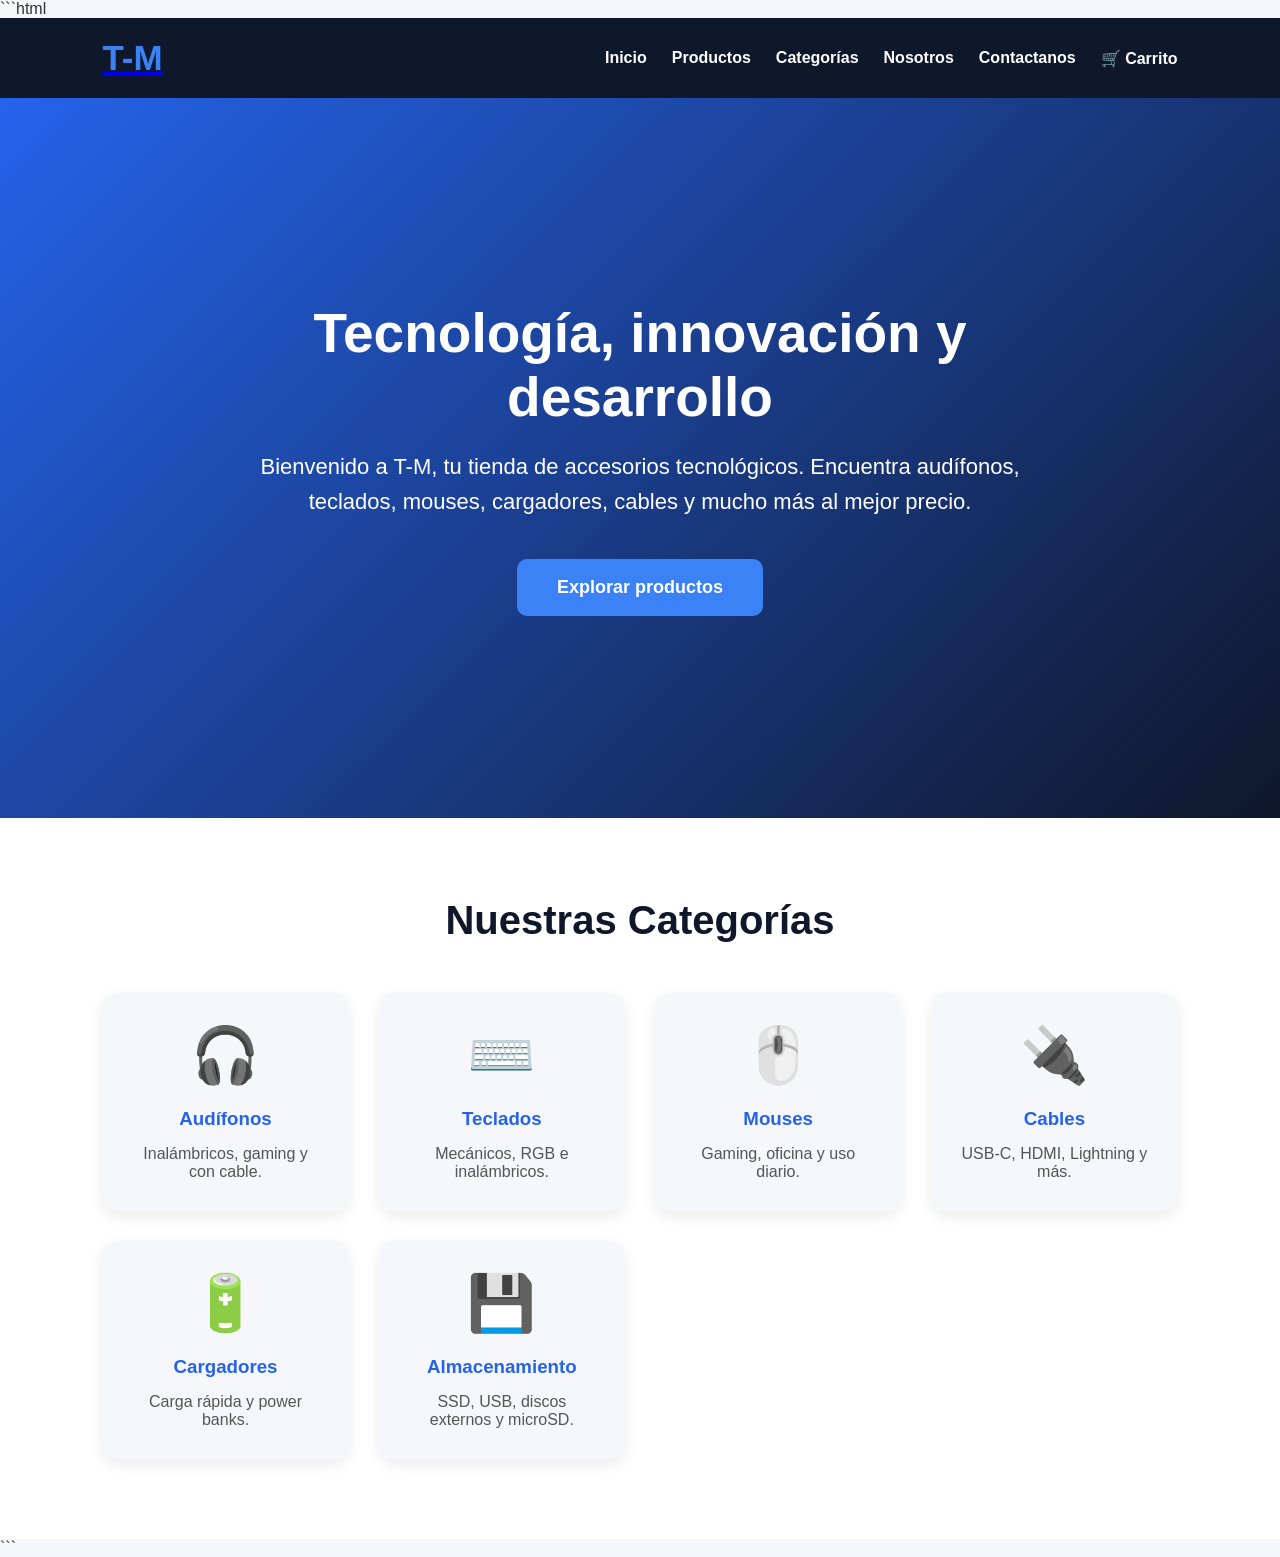
==== index.html @ 4640053d "Update index.html" ====
```html
<!DOCTYPE html>
<html lang="es">

<head>

    <meta charset="UTF-8">

    <meta name="viewport" content="width=device-width, initial-scale=1.0">

    <meta name="description"
        content="T-M - Tienda online de accesorios tecnológicos. Audífonos, teclados, mouses, cables, cargadores y mucho más.">

    <meta name="keywords"
        content="tecnología, accesorios, audífonos, teclados, mouses, cables, cargadores">

    <meta name="author" content="T-M">

    <title>T-M | Tecnología, innovación y desarrollo</title>

    <link rel="stylesheet" href="css/estilos.css">

</head>


<body>


    <!-- ================= HEADER ================= -->

    <header>

        <div class="logo">

            <a href="index.html">
                <h1>T-M</h1>
            </a>

        </div>


        <nav>

            <ul>

                <li><a href="index.html">Inicio</a></li>

                <li><a href="productos.html">Productos</a></li>

                <li><a href="#categorias">Categorías</a></li>

                <li><a href="nosotros.html">Nosotros</a></li>

                <li><a href="Contactanos.html">Contactanos</a></li>

                <li><a href="carrito.html">🛒 Carrito</a></li>

            </ul>

        </nav>

    </header>



    <!-- ================= HERO ================= -->


    <section class="hero">


        <div class="hero-text">


            <h2>
                Tecnología, innovación y desarrollo
            </h2>


            <p>
                Bienvenido a T-M, tu tienda de accesorios tecnológicos.
                Encuentra audífonos, teclados, mouses, cargadores,
                cables y mucho más al mejor precio.
            </p>



            <a href="productos.html" class="btn">
                Explorar productos
            </a>



        </div>


    </section>




    <!-- ================= CATEGORÍAS ================= -->


    <section id="categorias" class="categorias">


        <h2>
            Nuestras Categorías
        </h2>



        <div class="contenedor-categorias">



            <div class="categoria">

                <div class="icono">
                    🎧
                </div>

                <h3>
                    Audífonos
                </h3>

                <p>
                    Inalámbricos, gaming y con cable.
                </p>

            </div>





            <div class="categoria">

                <div class="icono">
                    ⌨️
                </div>

                <h3>
                    Teclados
                </h3>

                <p>
                    Mecánicos, RGB e inalámbricos.
                </p>

            </div>





            <div class="categoria">

                <div class="icono">
                    🖱️
                </div>

                <h3>
                    Mouses
                </h3>

                <p>
                    Gaming, oficina y uso diario.
                </p>

            </div>





            <div class="categoria">

                <div class="icono">
                    🔌
                </div>

                <h3>
                    Cables
                </h3>

                <p>
                    USB-C, HDMI, Lightning y más.
                </p>

            </div>





            <div class="categoria">

                <div class="icono">
                    🔋
                </div>

                <h3>
                    Cargadores
                </h3>

                <p>
                    Carga rápida y power banks.
                </p>

            </div>





            <div class="categoria">

                <div class="icono">
                    💾
                </div>

                <h3>
                    Almacenamiento
                </h3>

                <p>
                    SSD, USB, discos externos y microSD.
                </p>

            </div>



        </div>


    </section>





    <!-- ================= JAVASCRIPT ================= -->


    <script src="js/app.js"></script>


</body>


</html>
```
---- css/estilos.css ----
/* =====================================
            T-M
   Hoja principal de estilos
===================================== */

*{
    margin:0;
    padding:0;
    box-sizing:border-box;
    font-family:Arial, Helvetica, sans-serif;
}

html{
    scroll-behavior:smooth;
}

body{
    background:#f5f7fa;
    color:#333;
}

/* ================= HEADER ================= */

header{

    position:sticky;

    top:0;

    z-index:1000;

    background:#0f172a;

    color:white;

    display:flex;

    justify-content:space-between;

    align-items:center;

    padding:20px 8%;

}

.logo h1{

    color:#3b82f6;

    font-size:35px;

}

nav ul{

    display:flex;

    list-style:none;

}

nav li{

    margin-left:25px;

}

nav a{

    color:white;

    text-decoration:none;

    font-weight:bold;

    transition:.3s;

}

nav a:hover{

    color:#3b82f6;

}

/* ================= HERO ================= */

.hero{

    height:80vh;

    display:flex;

    justify-content:center;

    align-items:center;

    text-align:center;

    background:linear-gradient(135deg,#2563eb,#0f172a);

    color:white;

    padding:40px;

}

.hero-text{

    max-width:800px;

}

.hero h2{

    font-size:55px;

    margin-bottom:20px;

}

.hero p{

    font-size:22px;

    line-height:35px;

    margin-bottom:40px;

}

.btn{

    display:inline-block;

    padding:18px 40px;

    background:#3b82f6;

    color:white;

    text-decoration:none;

    border-radius:10px;

    font-size:18px;

    font-weight:bold;

    transition:.3s;

}

.btn:hover{

    background:#2563eb;

    transform:scale(1.05);

}

/* ================= CATEGORÍAS ================= */

.categorias{

    padding:80px 8%;

    background:white;

}

.categorias h2{

    text-align:center;

    font-size:40px;

    margin-bottom:50px;

    color:#0f172a;

}

.contenedor-categorias{

    display:grid;

    grid-template-columns:repeat(auto-fit,minmax(220px,1fr));

    gap:30px;

}

.categoria{

    background:#f5f7fa;

    padding:30px;

    border-radius:15px;

    text-align:center;

    transition:.3s;

    box-shadow:0 5px 15px rgba(0,0,0,.08);

}

.categoria:hover{

    transform:translateY(-8px);

}

.icono{

    font-size:55px;

    margin-bottom:20px;

}

.categoria h3{

    color:#2563eb;

    margin-bottom:15px;

}

.categoria p{

    color:#555;

}
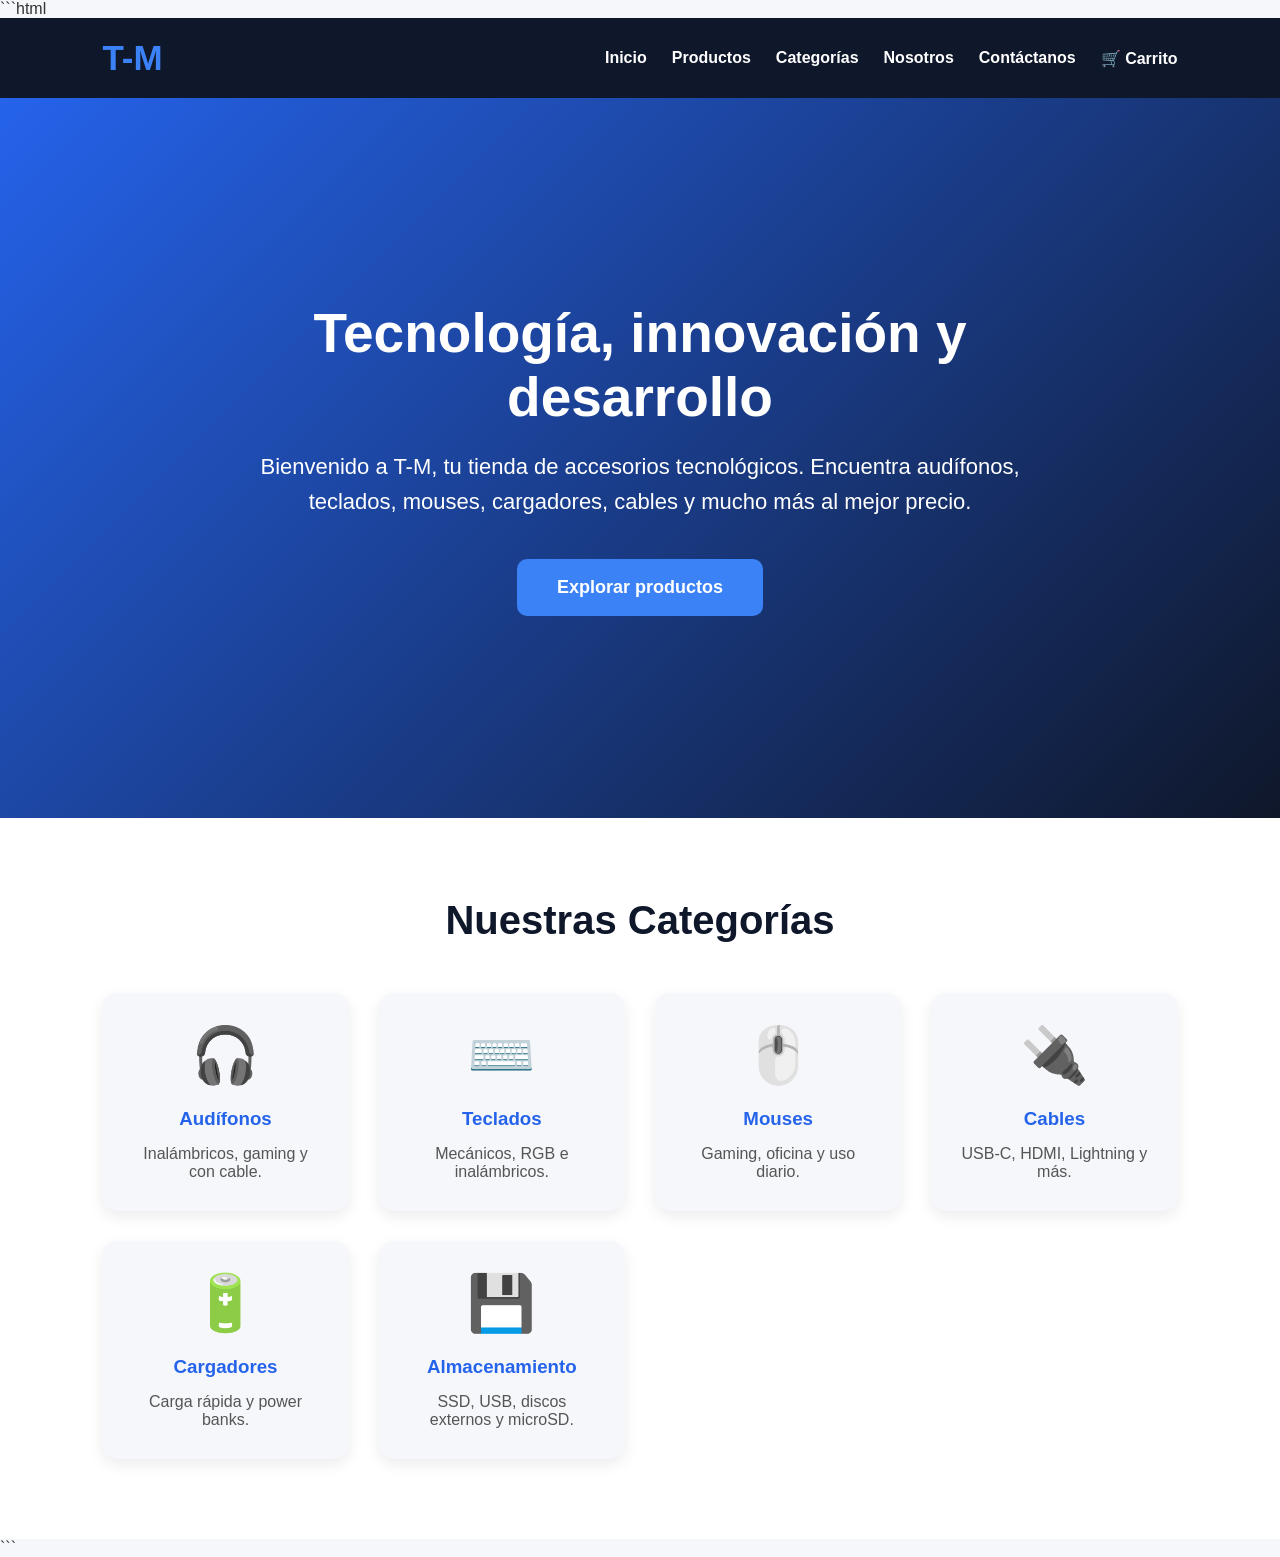
==== commit 5f9353dd: "Update index.html" ====
--- a/index.html
+++ b/index.html
@@ -51,7 +51,7 @@
 
                 <li><a href="nosotros.html">Nosotros</a></li>
 
-                <li><a href="Contactanos.html">Contactanos</a></li>
+                <li><a href="contacto.html">Contáctanos</a></li>
 
                 <li><a href="carrito.html">🛒 Carrito</a></li>
 
--- a/css/estilos.css
+++ b/css/estilos.css
@@ -234,3 +234,53 @@
     color:#555;
 
 }
+
+/* =========================
+   LOGO
+========================= */
+
+.logo a{
+
+    text-decoration:none;
+
+    color:inherit;
+
+}
+
+/* =========================
+   CONTACTO
+========================= */
+
+.contacto-persona{
+
+    margin:20px 0;
+
+}
+
+.contacto-persona h4{
+
+    font-size:24px;
+
+    margin-bottom:10px;
+
+}
+
+.contacto-persona a{
+
+    color:white;
+
+    text-decoration:none;
+
+    font-size:20px;
+
+    font-weight:bold;
+
+    transition:.3s;
+
+}
+
+.contacto-persona a:hover{
+
+    color:#93c5fd;
+
+}
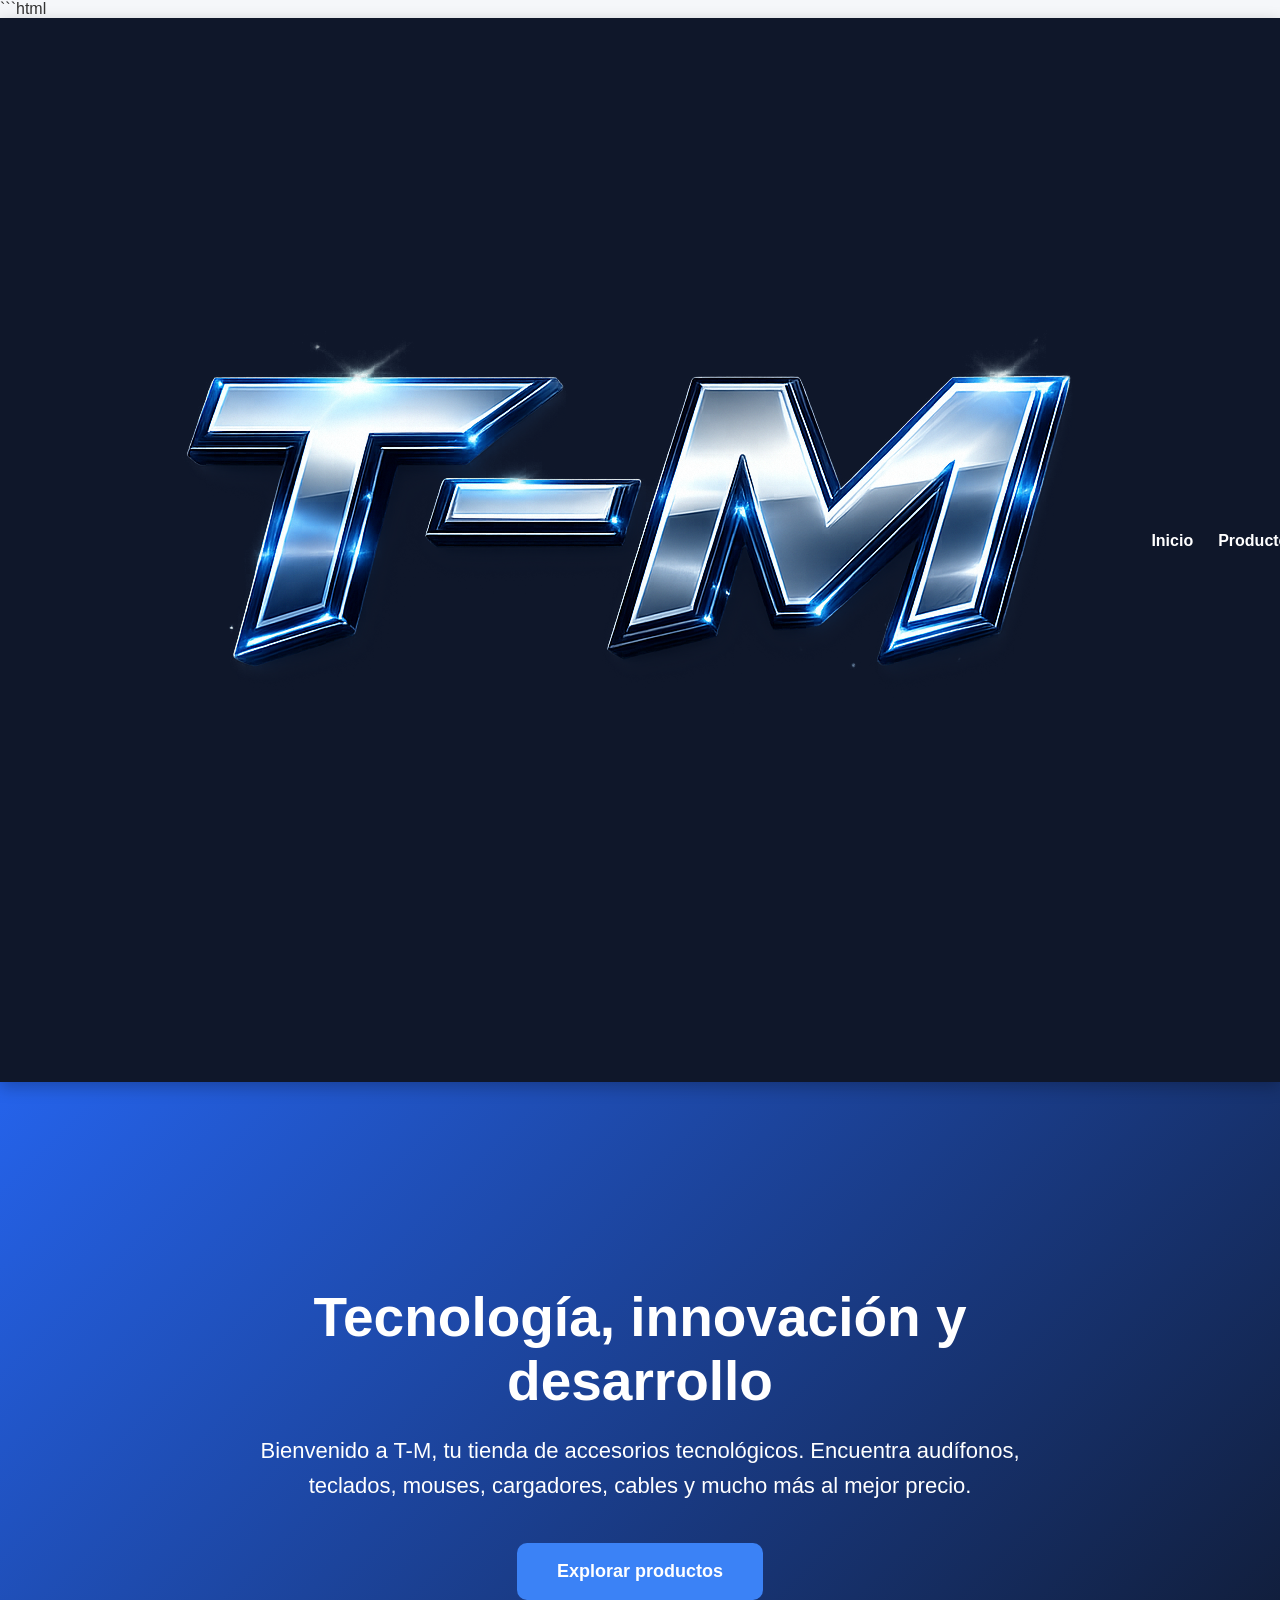
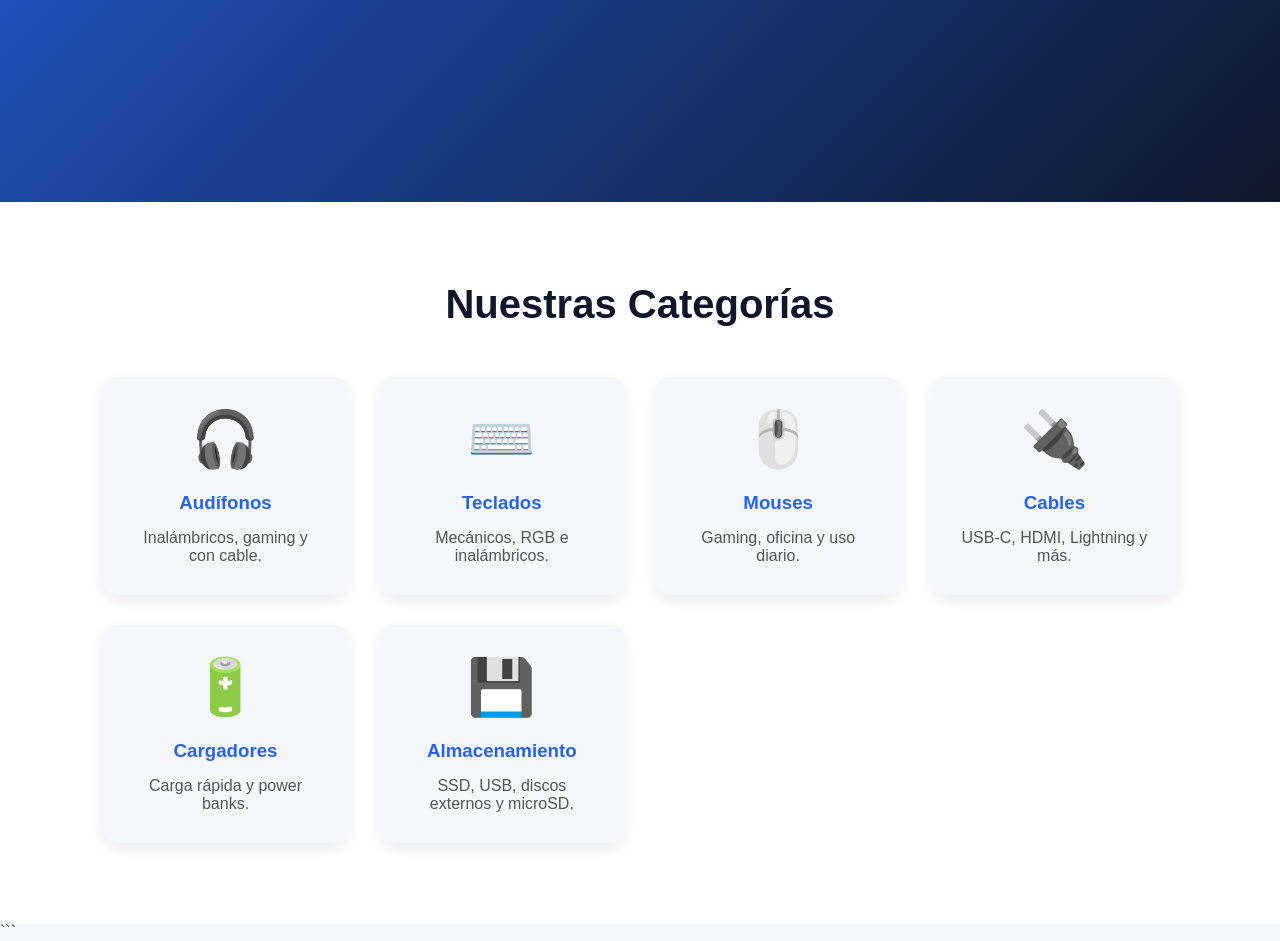
==== commit d7e9c24a: "Update index.html" ====
--- a/index.html
+++ b/index.html
@@ -31,12 +31,10 @@
     <header>
 
         <div class="logo">
-
-            <a href="index.html">
-                <h1>T-M</h1>
-            </a>
-
-        </div>
+    <a href="index.html">
+        <img src="img/logo.png" alt="Logo T-M">
+    </a>
+</div>
 
 
         <nav>
--- a/css/estilos.css
+++ b/css/estilos.css
@@ -41,77 +41,221 @@
 
     padding:20px 8%;
 
+    box-shadow:0 5px 15px rgba(0,0,0,.25);
+
+}
+
+/* ================= LOGO ================= */
+
+.logo a{
+
+    text-decoration:none;
+
+    color:inherit;
+
 }
 
 .logo h1{
 
+    font-size:42px;
+
+    font-weight:900;
+
+    color:#4da3ff;
+
+    letter-spacing:3px;
+
+    text-transform:uppercase;
+
+    text-shadow:
+        0 1px 0 #2d6ec7,
+        0 2px 0 #2d6ec7,
+        0 3px 0 #245da8,
+        0 4px 0 #1c4c89,
+        0 5px 12px rgba(0,0,0,.45);
+
+    transition:.35s;
+
+}
+
+.logo h1:hover{
+
+    transform:translateY(-4px) scale(1.08);
+
+    text-shadow:
+        0 2px 0 #2d6ec7,
+        0 4px 0 #245da8,
+        0 6px 15px rgba(0,0,0,.6);
+
+}
+
+/* ================= MENU ================= */
+
+nav ul{
+
+    display:flex;
+
+    list-style:none;
+
+}
+
+nav li{
+
+    margin-left:25px;
+
+}
+
+nav a{
+
+    color:white;
+
+    text-decoration:none;
+
+    font-weight:bold;
+
+    transition:.3s;
+
+}
+
+nav a:hover{
+
     color:#3b82f6;
 
-    font-size:35px;
-
-}
-
-nav ul{
+}
+
+/* ================= HERO ================= */
+
+.hero{
+
+    height:80vh;
 
     display:flex;
 
-    list-style:none;
-
-}
-
-nav li{
-
-    margin-left:25px;
-
-}
-
-nav a{
+    justify-content:center;
+
+    align-items:center;
+
+    text-align:center;
+
+    background:linear-gradient(135deg,#2563eb,#0f172a);
+
+    color:white;
+
+    padding:40px;
+
+}
+
+.hero-text{
+
+    max-width:800px;
+
+}
+
+.hero h2{
+
+    font-size:55px;
+
+    margin-bottom:20px;
+
+}
+
+.hero p{
+
+    font-size:22px;
+
+    line-height:35px;
+
+    margin-bottom:40px;
+
+}
+
+.btn{
+
+    display:inline-block;
+
+    padding:18px 40px;
+
+    background:#3b82f6;
 
     color:white;
 
     text-decoration:none;
 
+    border-radius:10px;
+
+    font-size:18px;
+
     font-weight:bold;
 
     transition:.3s;
 
 }
 
-nav a:hover{
-
-    color:#3b82f6;
-
-}
-
-/* ================= HERO ================= */
-
-.hero{
-
-    height:80vh;
-
-    display:flex;
-
-    justify-content:center;
-
-    align-items:center;
+.btn:hover{
+
+    background:#2563eb;
+
+    transform:scale(1.05);
+
+}
+
+/* ================= CATEGORÍAS ================= */
+
+.categorias{
+
+    padding:80px 8%;
+
+    background:white;
+
+}
+
+.categorias h2{
 
     text-align:center;
 
-    background:linear-gradient(135deg,#2563eb,#0f172a);
-
-    color:white;
-
-    padding:40px;
-
-}
-
-.hero-text{
-
-    max-width:800px;
-
-}
-
-.hero h2{
+    font-size:40px;
+
+    margin-bottom:50px;
+
+    color:#0f172a;
+
+}
+
+.contenedor-categorias{
+
+    display:grid;
+
+    grid-template-columns:repeat(auto-fit,minmax(220px,1fr));
+
+    gap:30px;
+
+}
+
+.categoria{
+
+    background:#f5f7fa;
+
+    padding:30px;
+
+    border-radius:15px;
+
+    text-align:center;
+
+    transition:.3s;
+
+    box-shadow:0 5px 15px rgba(0,0,0,.08);
+
+}
+
+.categoria:hover{
+
+    transform:translateY(-8px);
+
+    box-shadow:0 15px 30px rgba(0,0,0,.15);
+
+}
+
+.icono{
 
     font-size:55px;
 
@@ -119,31 +263,43 @@
 
 }
 
-.hero p{
-
-    font-size:22px;
-
-    line-height:35px;
-
-    margin-bottom:40px;
-
-}
-
-.btn{
-
-    display:inline-block;
-
-    padding:18px 40px;
-
-    background:#3b82f6;
+.categoria h3{
+
+    color:#2563eb;
+
+    margin-bottom:15px;
+
+}
+
+.categoria p{
+
+    color:#555;
+
+}
+
+/* ================= CONTACTO ================= */
+
+.contacto-persona{
+
+    margin:20px 0;
+
+}
+
+.contacto-persona h4{
+
+    font-size:24px;
+
+    margin-bottom:10px;
+
+}
+
+.contacto-persona a{
 
     color:white;
 
     text-decoration:none;
 
-    border-radius:10px;
-
-    font-size:18px;
+    font-size:20px;
 
     font-weight:bold;
 
@@ -151,134 +307,6 @@
 
 }
 
-.btn:hover{
-
-    background:#2563eb;
-
-    transform:scale(1.05);
-
-}
-
-/* ================= CATEGORÍAS ================= */
-
-.categorias{
-
-    padding:80px 8%;
-
-    background:white;
-
-}
-
-.categorias h2{
-
-    text-align:center;
-
-    font-size:40px;
-
-    margin-bottom:50px;
-
-    color:#0f172a;
-
-}
-
-.contenedor-categorias{
-
-    display:grid;
-
-    grid-template-columns:repeat(auto-fit,minmax(220px,1fr));
-
-    gap:30px;
-
-}
-
-.categoria{
-
-    background:#f5f7fa;
-
-    padding:30px;
-
-    border-radius:15px;
-
-    text-align:center;
-
-    transition:.3s;
-
-    box-shadow:0 5px 15px rgba(0,0,0,.08);
-
-}
-
-.categoria:hover{
-
-    transform:translateY(-8px);
-
-}
-
-.icono{
-
-    font-size:55px;
-
-    margin-bottom:20px;
-
-}
-
-.categoria h3{
-
-    color:#2563eb;
-
-    margin-bottom:15px;
-
-}
-
-.categoria p{
-
-    color:#555;
-
-}
-
-/* =========================
-   LOGO
-========================= */
-
-.logo a{
-
-    text-decoration:none;
-
-    color:inherit;
-
-}
-
-/* =========================
-   CONTACTO
-========================= */
-
-.contacto-persona{
-
-    margin:20px 0;
-
-}
-
-.contacto-persona h4{
-
-    font-size:24px;
-
-    margin-bottom:10px;
-
-}
-
-.contacto-persona a{
-
-    color:white;
-
-    text-decoration:none;
-
-    font-size:20px;
-
-    font-weight:bold;
-
-    transition:.3s;
-
-}
-
 .contacto-persona a:hover{
 
     color:#93c5fd;
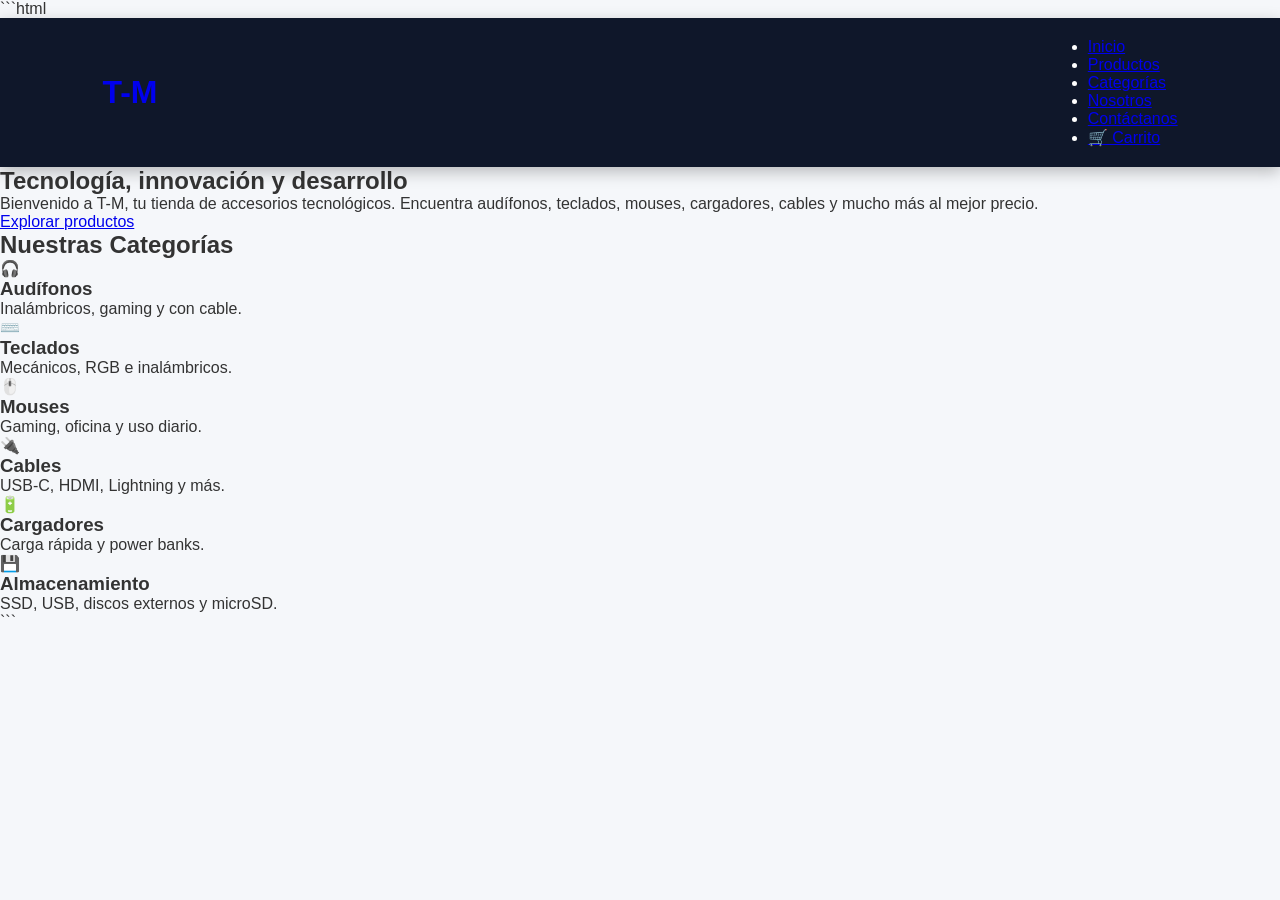
==== commit cc53bb02: "Update index.html" ====
--- a/index.html
+++ b/index.html
@@ -32,7 +32,7 @@
 
         <div class="logo">
     <a href="index.html">
-        <img src="img/logo.png" alt="Logo T-M">
+        <h1>T-M</h1>
     </a>
 </div>
 
--- a/css/estilos.css
+++ b/css/estilos.css
@@ -48,110 +48,168 @@
 /* ================= LOGO ================= */
 
 .logo a{
-
     text-decoration:none;
-
-    color:inherit;
-
-}
-
-.logo h1{
-
-    font-size:42px;
-
-    font-weight:900;
-
-    color:#4da3ff;
-
-    letter-spacing:3px;
-
-    text-transform:uppercase;
-
-    text-shadow:
-        0 1px 0 #2d6ec7,
-        0 2px 0 #2d6ec7,
-        0 3px 0 #245da8,
-        0 4px 0 #1c4c89,
-        0 5px 12px rgba(0,0,0,.45);
-
-    transition:.35s;
-
-}
-
-.logo h1:hover{
-
-    transform:translateY(-4px) scale(1.08);
-
-    text-shadow:
-        0 2px 0 #2d6ec7,
-        0 4px 0 #245da8,
-        0 6px 15px rgba(0,0,0,.6);
-
-}
-
-/* ================= MENU ================= */
-
-nav ul{
-
-    display:flex;
-
-    list-style:none;
-
-}
-
-nav li{
-
-    margin-left:25px;
-
-}
-
-nav a{
+    display:flex;
+    align-items:center;
+.logo{
+
+    display:flex;
+    align-items:center;
+
+}
+
+.logo{
+
+    display:flex;
+    align-items:center;
+
+}
+
+.logo img{
+
+    width:170px;
+    height:auto;
+    display:block;
+
+}
+            
+.logo img:hover{
+    transform:scale(1.08);
+}
+
+/* ================= HERO ================= */
+
+.hero{
+
+    height:80vh;
+
+    display:flex;
+
+    justify-content:center;
+
+    align-items:center;
+
+    text-align:center;
+
+    background:linear-gradient(135deg,#2563eb,#0f172a);
+
+    color:white;
+
+    padding:40px;
+
+}
+
+.hero-text{
+
+    max-width:800px;
+
+}
+
+.hero h2{
+
+    font-size:55px;
+
+    margin-bottom:20px;
+
+}
+
+.hero p{
+
+    font-size:22px;
+
+    line-height:35px;
+
+    margin-bottom:40px;
+
+}
+
+.btn{
+
+    display:inline-block;
+
+    padding:18px 40px;
+
+    background:#3b82f6;
 
     color:white;
 
     text-decoration:none;
 
+    border-radius:10px;
+
+    font-size:18px;
+
     font-weight:bold;
 
     transition:.3s;
 
 }
 
-nav a:hover{
-
-    color:#3b82f6;
-
-}
-
-/* ================= HERO ================= */
-
-.hero{
-
-    height:80vh;
-
-    display:flex;
-
-    justify-content:center;
-
-    align-items:center;
+.btn:hover{
+
+    background:#2563eb;
+
+    transform:scale(1.05);
+
+}
+
+/* ================= CATEGORÍAS ================= */
+
+.categorias{
+
+    padding:80px 8%;
+
+    background:white;
+
+}
+
+.categorias h2{
 
     text-align:center;
 
-    background:linear-gradient(135deg,#2563eb,#0f172a);
-
-    color:white;
-
-    padding:40px;
-
-}
-
-.hero-text{
-
-    max-width:800px;
-
-}
-
-.hero h2{
+    font-size:40px;
+
+    margin-bottom:50px;
+
+    color:#0f172a;
+
+}
+
+.contenedor-categorias{
+
+    display:grid;
+
+    grid-template-columns:repeat(auto-fit,minmax(220px,1fr));
+
+    gap:30px;
+
+}
+
+.categoria{
+
+    background:#f5f7fa;
+
+    padding:30px;
+
+    border-radius:15px;
+
+    text-align:center;
+
+    transition:.3s;
+
+    box-shadow:0 5px 15px rgba(0,0,0,.08);
+
+}
+
+.categoria:hover{
+
+    transform:translateY(-8px);
+
+    box-shadow:0 15px 30px rgba(0,0,0,.15);
+
+}
+
+.icono{
 
     font-size:55px;
 
@@ -159,31 +217,43 @@
 
 }
 
-.hero p{
-
-    font-size:22px;
-
-    line-height:35px;
-
-    margin-bottom:40px;
-
-}
-
-.btn{
-
-    display:inline-block;
-
-    padding:18px 40px;
-
-    background:#3b82f6;
+.categoria h3{
+
+    color:#2563eb;
+
+    margin-bottom:15px;
+
+}
+
+.categoria p{
+
+    color:#555;
+
+}
+
+/* ================= CONTACTO ================= */
+
+.contacto-persona{
+
+    margin:20px 0;
+
+}
+
+.contacto-persona h4{
+
+    font-size:24px;
+
+    margin-bottom:10px;
+
+}
+
+.contacto-persona a{
 
     color:white;
 
     text-decoration:none;
 
-    border-radius:10px;
-
-    font-size:18px;
+    font-size:20px;
 
     font-weight:bold;
 
@@ -191,122 +261,6 @@
 
 }
 
-.btn:hover{
-
-    background:#2563eb;
-
-    transform:scale(1.05);
-
-}
-
-/* ================= CATEGORÍAS ================= */
-
-.categorias{
-
-    padding:80px 8%;
-
-    background:white;
-
-}
-
-.categorias h2{
-
-    text-align:center;
-
-    font-size:40px;
-
-    margin-bottom:50px;
-
-    color:#0f172a;
-
-}
-
-.contenedor-categorias{
-
-    display:grid;
-
-    grid-template-columns:repeat(auto-fit,minmax(220px,1fr));
-
-    gap:30px;
-
-}
-
-.categoria{
-
-    background:#f5f7fa;
-
-    padding:30px;
-
-    border-radius:15px;
-
-    text-align:center;
-
-    transition:.3s;
-
-    box-shadow:0 5px 15px rgba(0,0,0,.08);
-
-}
-
-.categoria:hover{
-
-    transform:translateY(-8px);
-
-    box-shadow:0 15px 30px rgba(0,0,0,.15);
-
-}
-
-.icono{
-
-    font-size:55px;
-
-    margin-bottom:20px;
-
-}
-
-.categoria h3{
-
-    color:#2563eb;
-
-    margin-bottom:15px;
-
-}
-
-.categoria p{
-
-    color:#555;
-
-}
-
-/* ================= CONTACTO ================= */
-
-.contacto-persona{
-
-    margin:20px 0;
-
-}
-
-.contacto-persona h4{
-
-    font-size:24px;
-
-    margin-bottom:10px;
-
-}
-
-.contacto-persona a{
-
-    color:white;
-
-    text-decoration:none;
-
-    font-size:20px;
-
-    font-weight:bold;
-
-    transition:.3s;
-
-}
-
 .contacto-persona a:hover{
 
     color:#93c5fd;
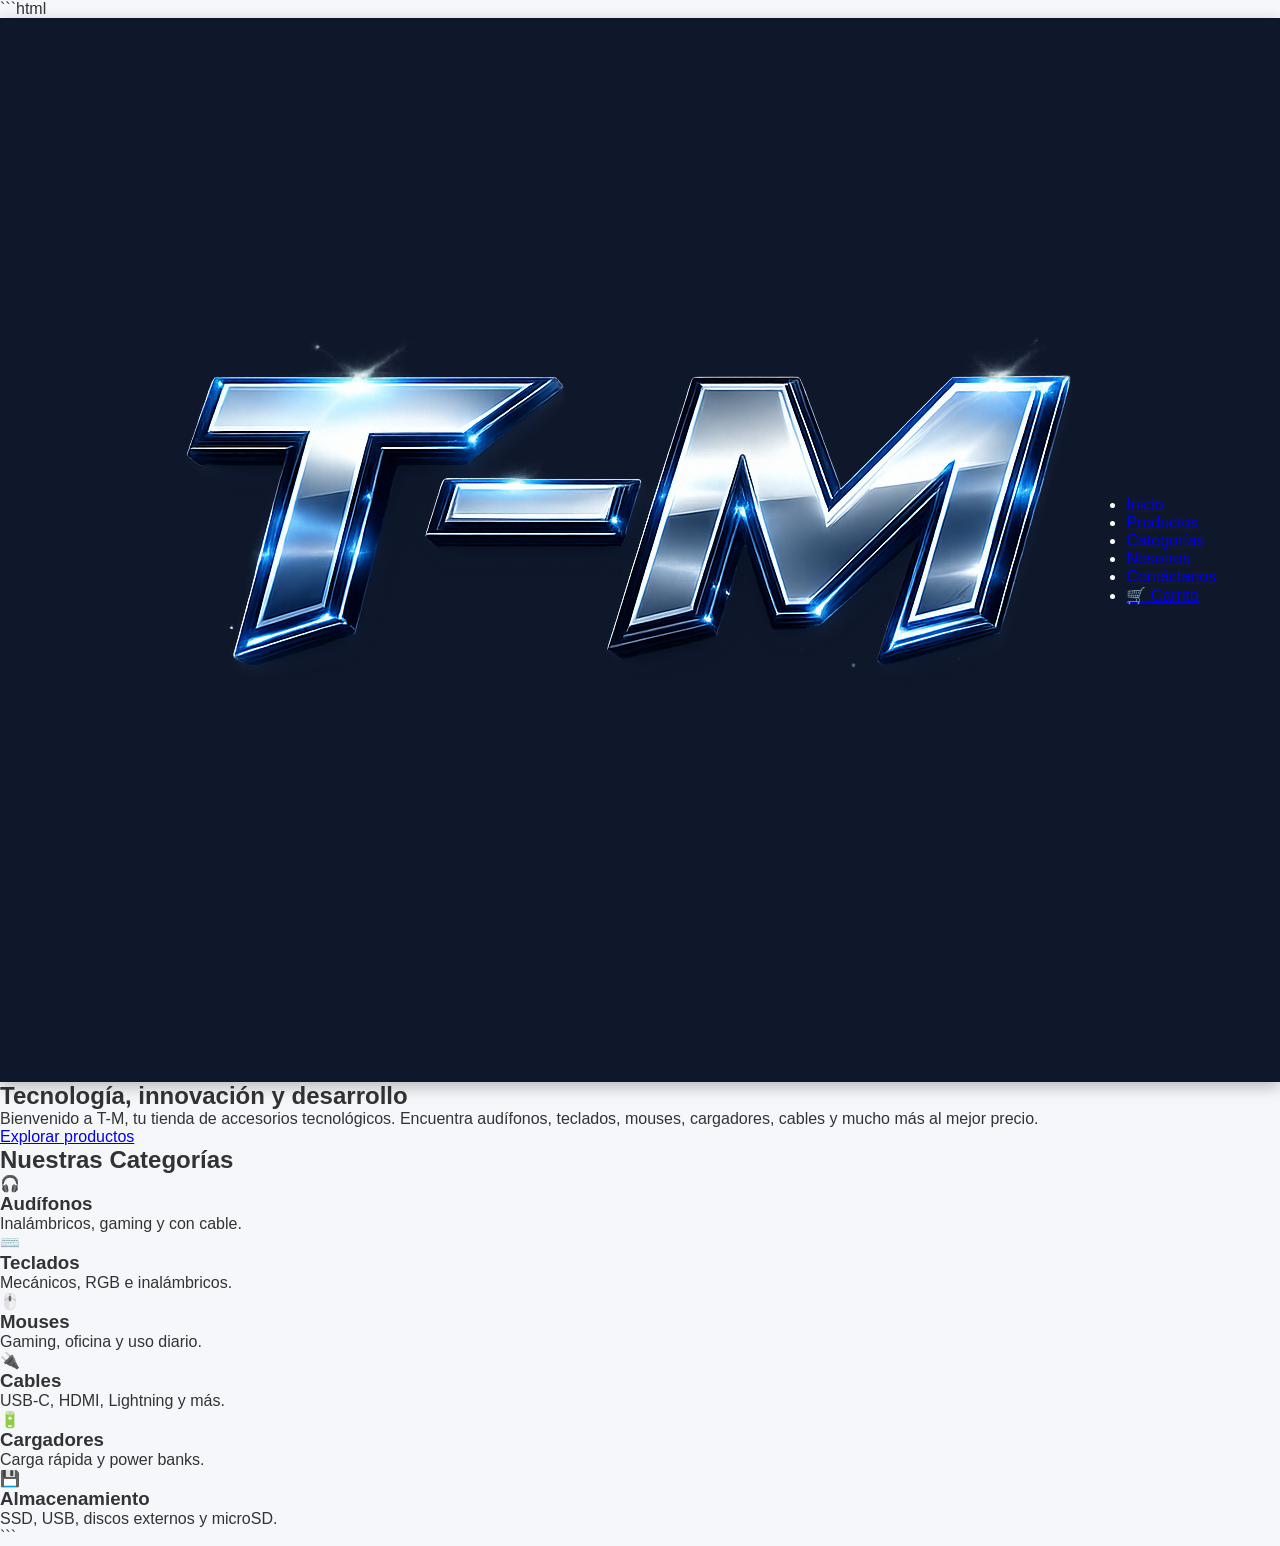
==== commit 7969389a: "Update index.html" ====
--- a/index.html
+++ b/index.html
@@ -32,7 +32,7 @@
 
         <div class="logo">
     <a href="index.html">
-        <h1>T-M</h1>
+        <img src="img/logo.png" alt="Logo T-M">
     </a>
 </div>
 
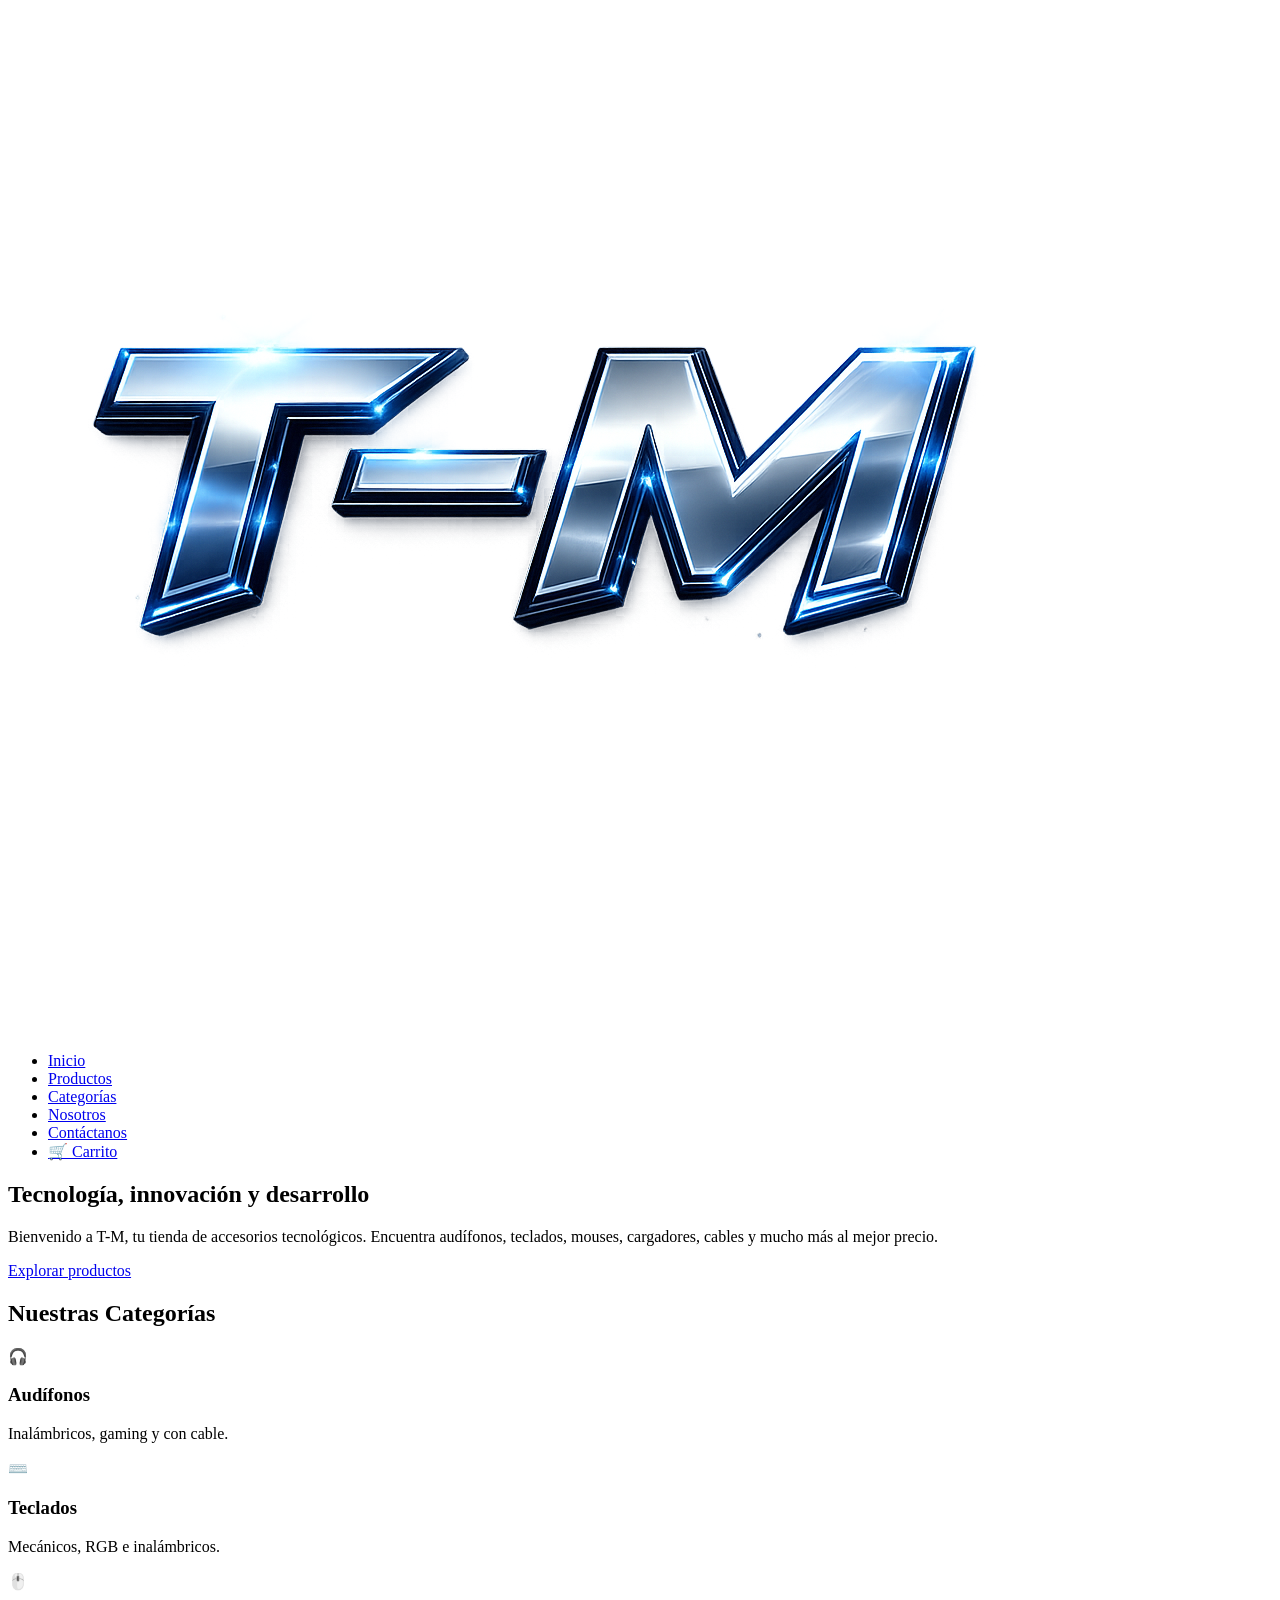
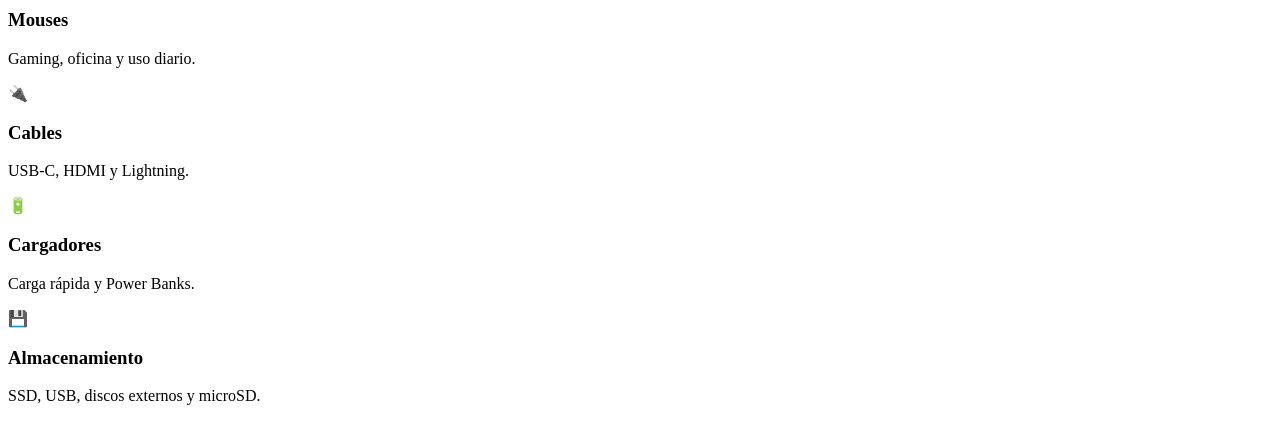
==== commit 662cb9e2: "Update index.html" ====
--- a/index.html
+++ b/index.html
@@ -1,41 +1,40 @@
-```html
 <!DOCTYPE html>
 <html lang="es">
 
 <head>
 
     <meta charset="UTF-8">
-
     <meta name="viewport" content="width=device-width, initial-scale=1.0">
 
     <meta name="description"
         content="T-M - Tienda online de accesorios tecnológicos. Audífonos, teclados, mouses, cables, cargadores y mucho más.">
 
     <meta name="keywords"
-        content="tecnología, accesorios, audífonos, teclados, mouses, cables, cargadores">
+        content="tecnología, accesorios, audífonos, teclados, mouses, teclados gaming">
 
     <meta name="author" content="T-M">
 
     <title>T-M | Tecnología, innovación y desarrollo</title>
 
-    <link rel="stylesheet" href="css/estilos.css">
+    <link rel="stylesheet" href="CSS/estilos.css">
 
 </head>
 
-
 <body>
-
 
     <!-- ================= HEADER ================= -->
 
     <header>
 
         <div class="logo">
-    <a href="index.html">
-        <img src="img/logo.png" alt="Logo T-M">
-    </a>
-</div>
 
+            <a href="index.html">
+
+                <img src="img/logo.png" alt="Logo T-M">
+
+            </a>
+
+        </div>
 
         <nav>
 
@@ -59,195 +58,108 @@
 
     </header>
 
-
-
     <!-- ================= HERO ================= -->
-
 
     <section class="hero">
 
-
         <div class="hero-text">
 
-
-            <h2>
-                Tecnología, innovación y desarrollo
-            </h2>
-
+            <h2>Tecnología, innovación y desarrollo</h2>
 
             <p>
+
                 Bienvenido a T-M, tu tienda de accesorios tecnológicos.
+
                 Encuentra audífonos, teclados, mouses, cargadores,
+
                 cables y mucho más al mejor precio.
+
             </p>
 
+            <a href="productos.html" class="btn">
 
+                Explorar productos
 
-            <a href="productos.html" class="btn">
-                Explorar productos
             </a>
-
-
 
         </div>
 
+    </section>
+
+    <!-- ================= CATEGORÍAS ================= -->
+
+    <section id="categorias" class="categorias">
+
+        <h2>Nuestras Categorías</h2>
+
+        <div class="contenedor-categorias">
+
+            <div class="categoria">
+
+                <div class="icono">🎧</div>
+
+                <h3>Audífonos</h3>
+
+                <p>Inalámbricos, gaming y con cable.</p>
+
+            </div>
+
+            <div class="categoria">
+
+                <div class="icono">⌨️</div>
+
+                <h3>Teclados</h3>
+
+                <p>Mecánicos, RGB e inalámbricos.</p>
+
+            </div>
+
+            <div class="categoria">
+
+                <div class="icono">🖱️</div>
+
+                <h3>Mouses</h3>
+
+                <p>Gaming, oficina y uso diario.</p>
+
+            </div>
+
+            <div class="categoria">
+
+                <div class="icono">🔌</div>
+
+                <h3>Cables</h3>
+
+                <p>USB-C, HDMI y Lightning.</p>
+
+            </div>
+
+            <div class="categoria">
+
+                <div class="icono">🔋</div>
+
+                <h3>Cargadores</h3>
+
+                <p>Carga rápida y Power Banks.</p>
+
+            </div>
+
+            <div class="categoria">
+
+                <div class="icono">💾</div>
+
+                <h3>Almacenamiento</h3>
+
+                <p>SSD, USB, discos externos y microSD.</p>
+
+            </div>
+
+        </div>
 
     </section>
 
-
-
-
-    <!-- ================= CATEGORÍAS ================= -->
-
-
-    <section id="categorias" class="categorias">
-
-
-        <h2>
-            Nuestras Categorías
-        </h2>
-
-
-
-        <div class="contenedor-categorias">
-
-
-
-            <div class="categoria">
-
-                <div class="icono">
-                    🎧
-                </div>
-
-                <h3>
-                    Audífonos
-                </h3>
-
-                <p>
-                    Inalámbricos, gaming y con cable.
-                </p>
-
-            </div>
-
-
-
-
-
-            <div class="categoria">
-
-                <div class="icono">
-                    ⌨️
-                </div>
-
-                <h3>
-                    Teclados
-                </h3>
-
-                <p>
-                    Mecánicos, RGB e inalámbricos.
-                </p>
-
-            </div>
-
-
-
-
-
-            <div class="categoria">
-
-                <div class="icono">
-                    🖱️
-                </div>
-
-                <h3>
-                    Mouses
-                </h3>
-
-                <p>
-                    Gaming, oficina y uso diario.
-                </p>
-
-            </div>
-
-
-
-
-
-            <div class="categoria">
-
-                <div class="icono">
-                    🔌
-                </div>
-
-                <h3>
-                    Cables
-                </h3>
-
-                <p>
-                    USB-C, HDMI, Lightning y más.
-                </p>
-
-            </div>
-
-
-
-
-
-            <div class="categoria">
-
-                <div class="icono">
-                    🔋
-                </div>
-
-                <h3>
-                    Cargadores
-                </h3>
-
-                <p>
-                    Carga rápida y power banks.
-                </p>
-
-            </div>
-
-
-
-
-
-            <div class="categoria">
-
-                <div class="icono">
-                    💾
-                </div>
-
-                <h3>
-                    Almacenamiento
-                </h3>
-
-                <p>
-                    SSD, USB, discos externos y microSD.
-                </p>
-
-            </div>
-
-
-
-        </div>
-
-
-    </section>
-
-
-
-
-
-    <!-- ================= JAVASCRIPT ================= -->
-
-
-    <script src="js/app.js"></script>
-
+    <script src="JS/app.js"></script>
 
 </body>
 
-
 </html>
-```
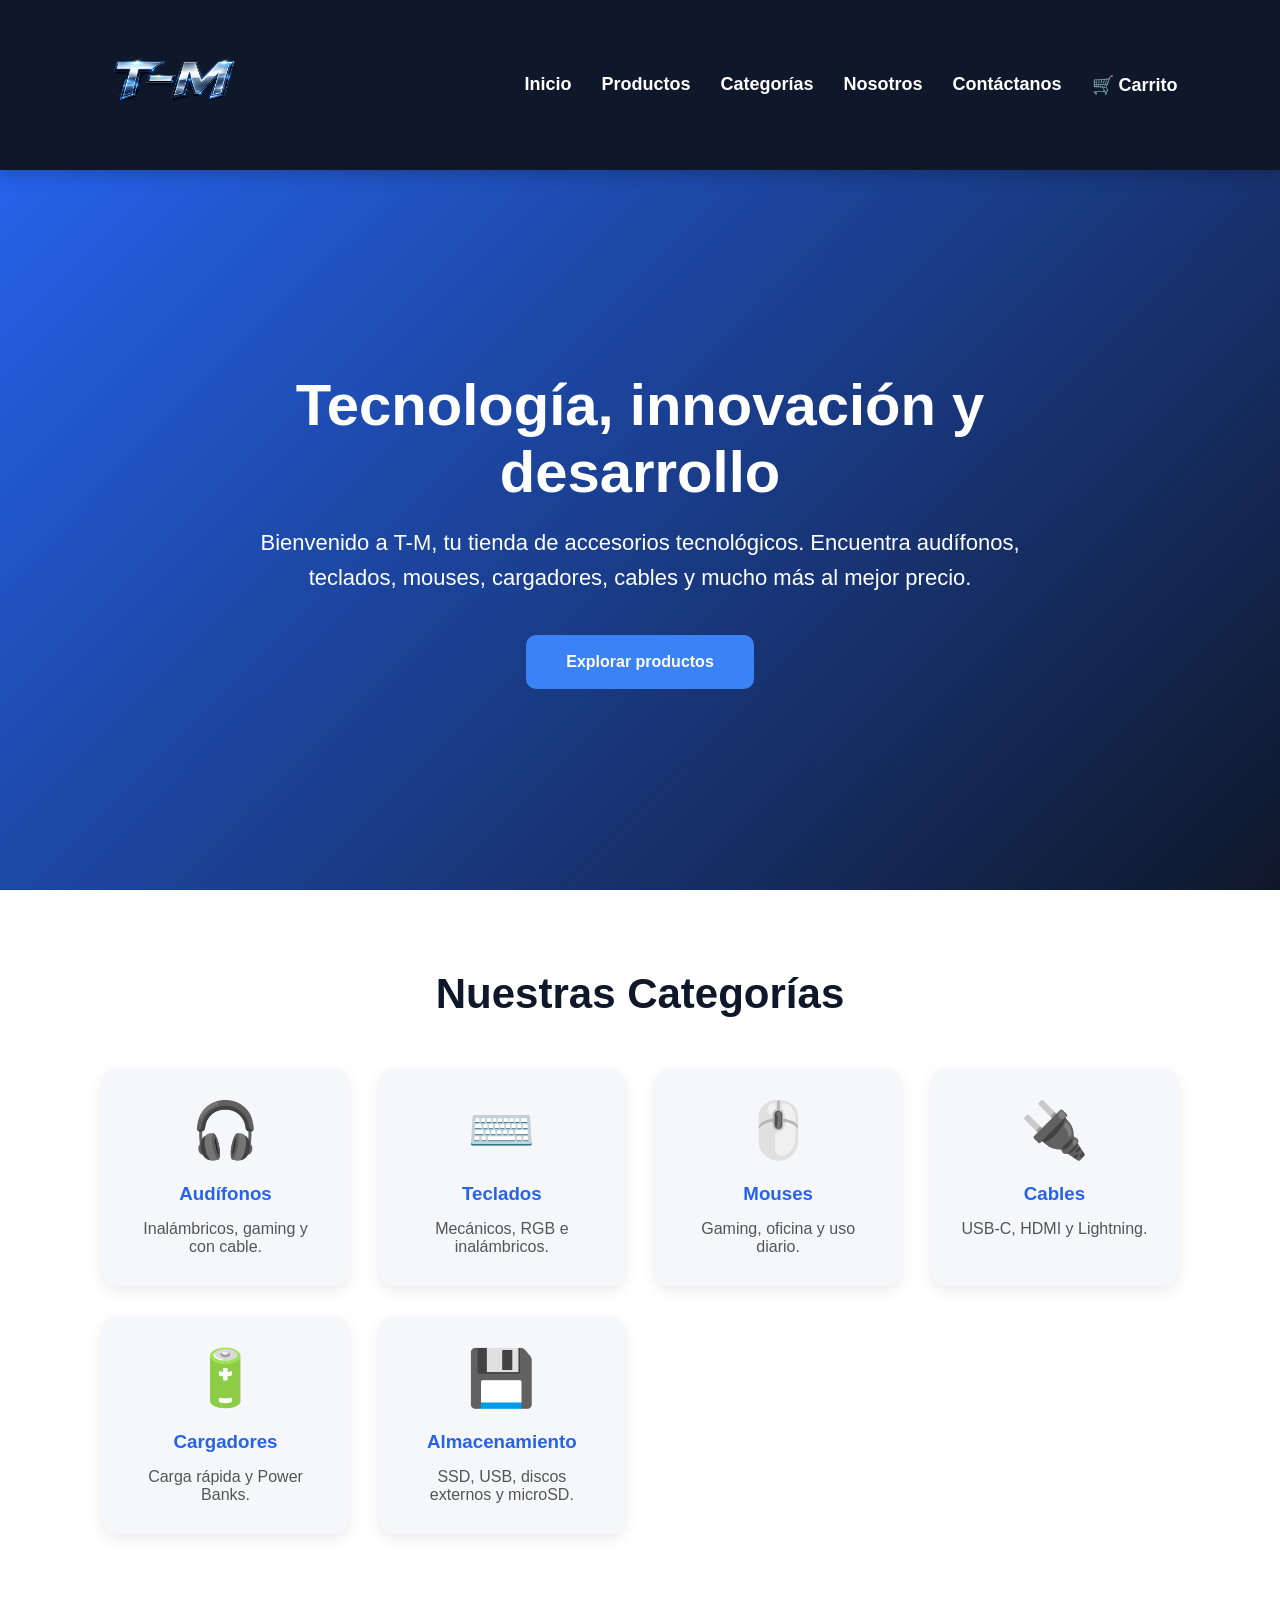
==== commit 5b58d9f7: "Update index.html" ====
--- a/index.html
+++ b/index.html
@@ -16,7 +16,7 @@
 
     <title>T-M | Tecnología, innovación y desarrollo</title>
 
-    <link rel="stylesheet" href="CSS/estilos.css">
+    <link rel="stylesheet" href="css/estilos.css">
 
 </head>
 
--- a/css/estilos.css
+++ b/css/estilos.css
@@ -0,0 +1,284 @@
+/* =====================================
+                T-M
+        Hoja principal de estilos
+===================================== */
+
+*{
+    margin:0;
+    padding:0;
+    box-sizing:border-box;
+    font-family:Arial, Helvetica, sans-serif;
+}
+
+html{
+    scroll-behavior:smooth;
+}
+
+body{
+    background:#f5f7fa;
+    color:#333;
+}
+
+/* ================= HEADER ================= */
+
+header{
+
+    position:sticky;
+
+    top:0;
+
+    z-index:1000;
+
+    display:flex;
+
+    justify-content:space-between;
+
+    align-items:center;
+
+    padding:15px 8%;
+
+    background:#0f172a;
+
+    box-shadow:0 5px 15px rgba(0,0,0,.2);
+
+}
+
+/* ================= LOGO ================= */
+
+.logo img{
+
+    width:140px;
+
+    height:auto;
+
+    display:block;
+
+    transition:.3s;
+
+}
+
+.logo img:hover{
+
+    transform:scale(1.05);
+
+}
+
+/* ================= MENÚ ================= */
+
+nav ul{
+
+    display:flex;
+
+    list-style:none;
+
+    gap:30px;
+
+}
+
+nav a{
+
+    color:white;
+
+    text-decoration:none;
+
+    font-weight:bold;
+
+    font-size:18px;
+
+    transition:.3s;
+
+}
+
+nav a:hover{
+
+    color:#60a5fa;
+
+}
+
+/* ================= HERO ================= */
+
+.hero{
+
+    height:80vh;
+
+    display:flex;
+
+    justify-content:center;
+
+    align-items:center;
+
+    text-align:center;
+
+    background:linear-gradient(135deg,#2563eb,#0f172a);
+
+    color:white;
+
+    padding:40px;
+
+}
+
+.hero-text{
+
+    max-width:850px;
+
+}
+
+.hero h2{
+
+    font-size:58px;
+
+    margin-bottom:20px;
+
+}
+
+.hero p{
+
+    font-size:22px;
+
+    line-height:35px;
+
+    margin-bottom:40px;
+
+}
+
+.btn{
+
+    display:inline-block;
+
+    padding:18px 40px;
+
+    background:#3b82f6;
+
+    color:white;
+
+    text-decoration:none;
+
+    border-radius:10px;
+
+    font-weight:bold;
+
+    transition:.3s;
+
+}
+
+.btn:hover{
+
+    background:#2563eb;
+
+    transform:scale(1.05);
+
+}
+
+/* ================= CATEGORÍAS ================= */
+
+.categorias{
+
+    padding:80px 8%;
+
+    background:white;
+
+}
+
+.categorias h2{
+
+    text-align:center;
+
+    font-size:42px;
+
+    margin-bottom:50px;
+
+    color:#0f172a;
+
+}
+
+.contenedor-categorias{
+
+    display:grid;
+
+    grid-template-columns:repeat(auto-fit,minmax(230px,1fr));
+
+    gap:30px;
+
+}
+
+.categoria{
+
+    background:#f5f7fa;
+
+    padding:30px;
+
+    border-radius:15px;
+
+    text-align:center;
+
+    box-shadow:0 5px 15px rgba(0,0,0,.08);
+
+    transition:.3s;
+
+}
+
+.categoria:hover{
+
+    transform:translateY(-10px);
+
+    box-shadow:0 15px 30px rgba(0,0,0,.15);
+
+}
+
+.icono{
+
+    font-size:55px;
+
+    margin-bottom:20px;
+
+}
+
+.categoria h3{
+
+    color:#2563eb;
+
+    margin-bottom:15px;
+
+}
+
+.categoria p{
+
+    color:#555;
+
+}
+
+/* ================= CONTACTO ================= */
+
+.contacto-persona{
+
+    margin:25px 0;
+
+}
+
+.contacto-persona h4{
+
+    font-size:24px;
+
+    margin-bottom:10px;
+
+}
+
+.contacto-persona a{
+
+    color:white;
+
+    text-decoration:none;
+
+    font-size:20px;
+
+    font-weight:bold;
+
+    transition:.3s;
+
+}
+
+.contacto-persona a:hover{
+
+    color:#93c5fd;
+
+}
